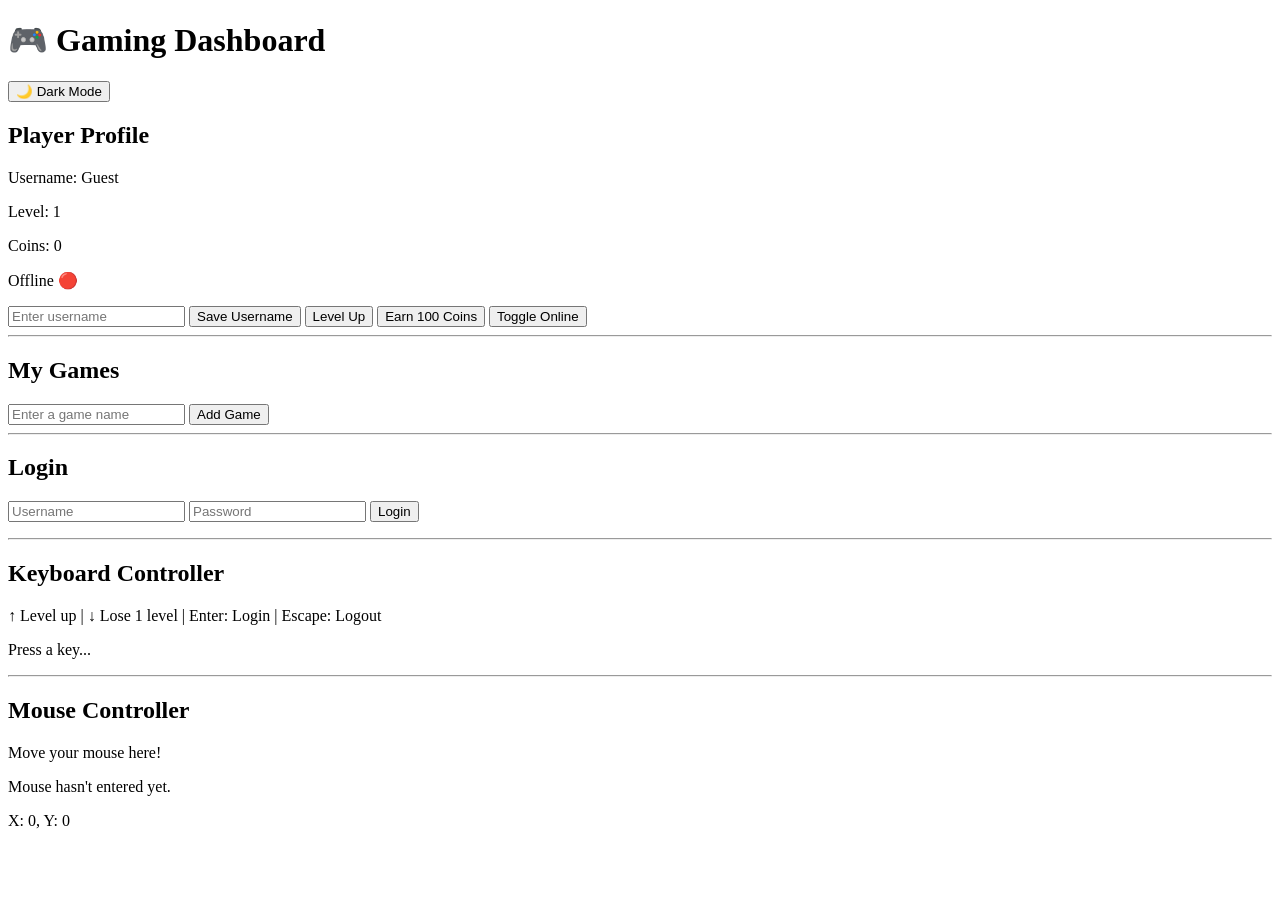
==== DOM JavaScript/javascript-DOM-bootcamp/page.html @ 0e78cf11 "Create page.html" ====
<!DOCTYPE html>
<html lang="en">
<head>
    <meta charset="UTF-8">
    <meta name="viewport" content="width=device-width, initial-scale=1.0">
    <title>Gaming Dashboard</title>
    <link rel="stylesheet" href="style.css">
    <script src="maintest.js"></script>
</head>
<body>
    <h1 id="title">🎮 Gaming Dashboard</h1>

    <button id="themeBtn">🌙 Dark Mode</button>

    <section id="profile">
        <h2>Player Profile</h2>
        <p id="usernameDisplay">Username: Guest</p>
        <p id="levelDisplay">Level: 1</p>
        <p id="coinsDisplay">Coins: 0</p>
        <p id="statusDisplay">Offline 🔴</p>

        <input id="usernameInput" placeholder="Enter username">
        <button id="saveProfileBtn">Save Username</button>

        <button id="levelUpBtn">Level Up</button>
        <button id="coinsBtn">Earn 100 Coins</button>
        <button id="statusBtn">Toggle Online</button>
    </section>

    <hr>

    <section>
        <h2>My Games</h2>
        <input id="gameInput" placeholder="Enter a game name">
        <button id="addGameBtn">Add Game</button>
        <div id="gameList"></div>
    </section>

    <hr>

    <section>
        <h2>Login</h2>
        <form id="loginForm">
            <input id="loginInput" placeholder="Username">
            <input id="passwordInput" type="password"
                   placeholder="Password">
            <button type="submit">Login</button>
        </form>
        <p id="loginMessage"></p>
    </section>

    <hr>

    <section>
        <h2>Keyboard Controller</h2>
        <p>↑ Level up | ↓ Lose 1 level | Enter: Login | Escape: Logout</p>
        <p id="keyboardMessage">Press a key...</p>
    </section>

    <hr>

    <section>
        <h2>Mouse Controller</h2>
        <div id="mouseArea">Move your mouse here!</div>
        <p id="mouseMessage">Mouse hasn't entered yet.</p>
        <p id="mousePosition">X: 0, Y: 0</p>
    </section>
</body>
</html>
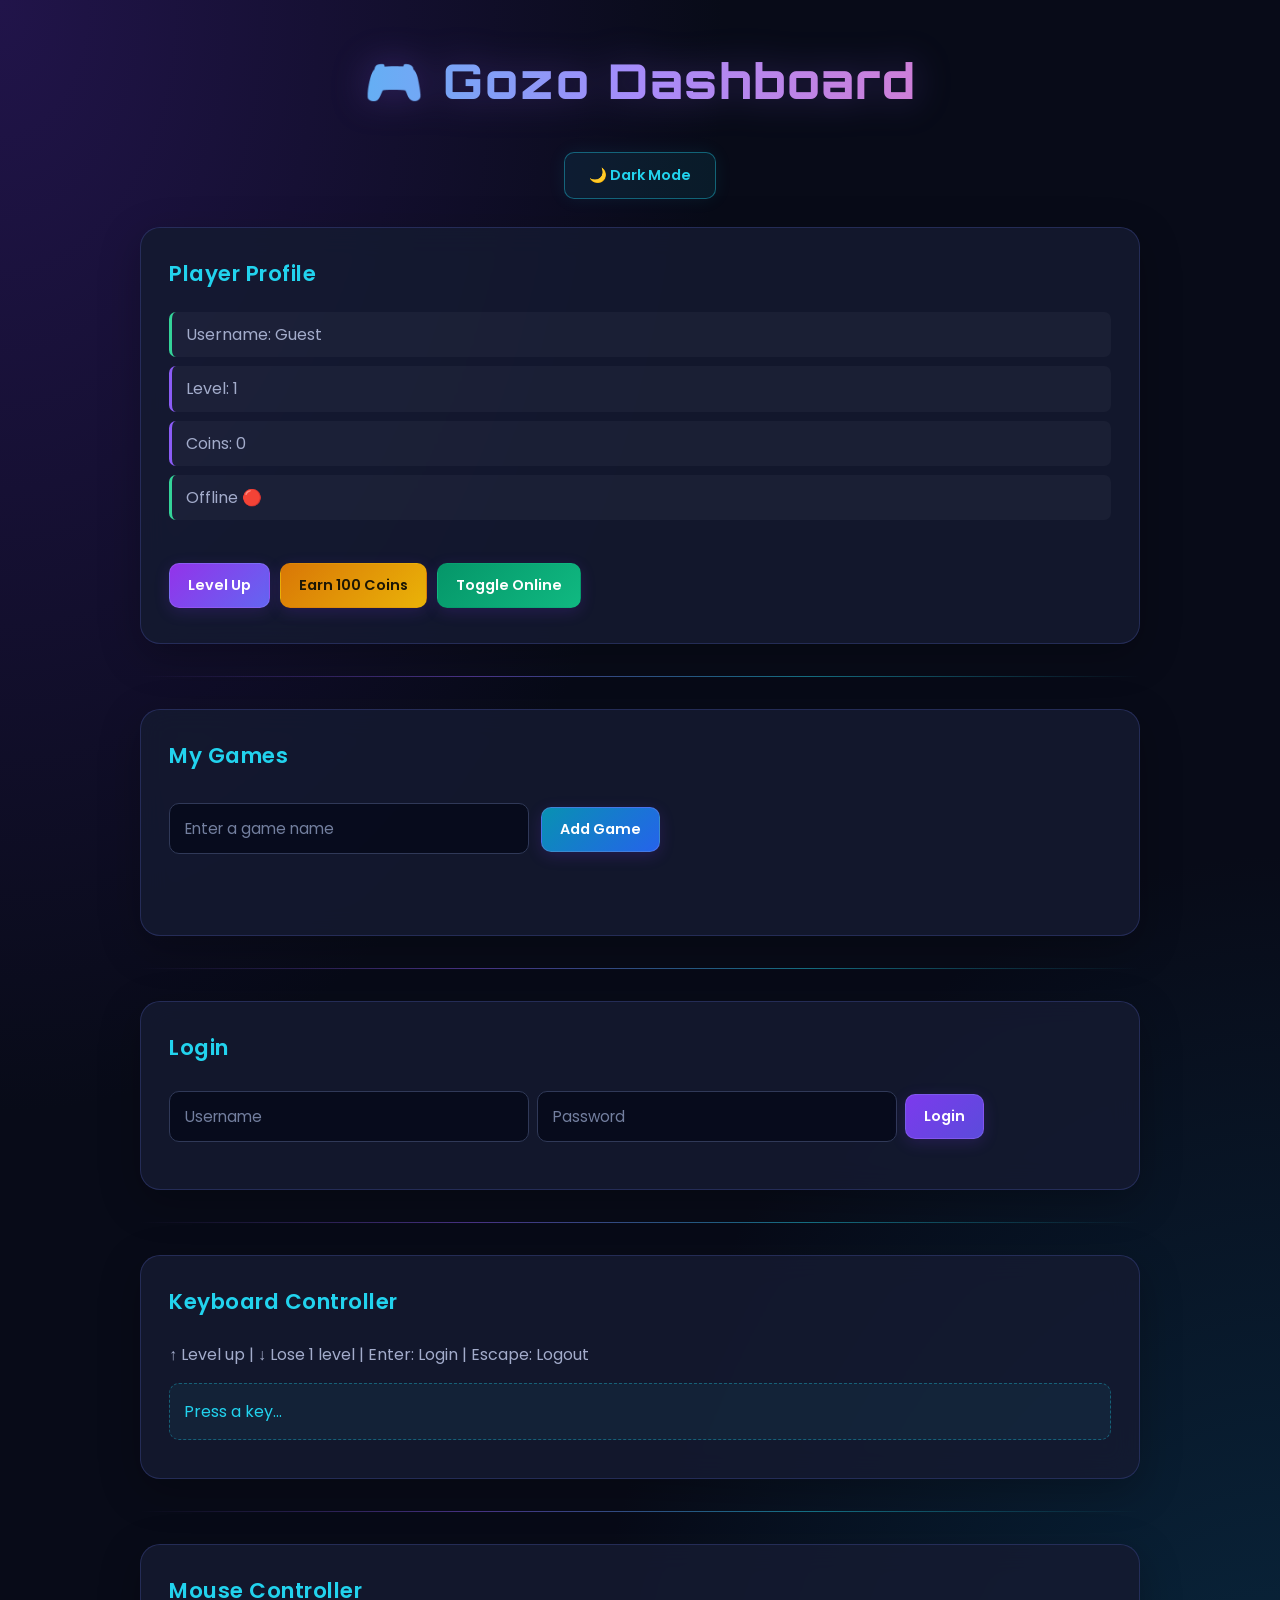
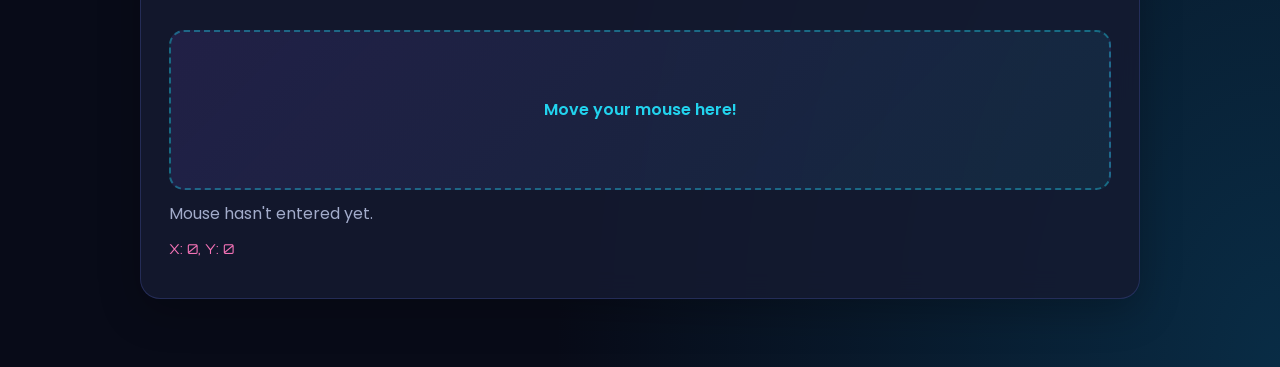
==== commit 7180f9fc: "Change title from 'Gaming Dashboard' to 'Gozo Dashboard'" ====
--- a/DOM JavaScript/javascript-DOM-bootcamp/page.html
+++ b/DOM JavaScript/javascript-DOM-bootcamp/page.html
@@ -5,10 +5,10 @@
     <meta name="viewport" content="width=device-width, initial-scale=1.0">
     <title>Gaming Dashboard</title>
     <link rel="stylesheet" href="style.css">
-    <script src="maintest.js"></script>
+    <script src="maintest.js" defer></script>
 </head>
 <body>
-    <h1 id="title">🎮 Gaming Dashboard</h1>
+    <h1 id="title">🎮 Gozo Dashboard</h1>
 
     <button id="themeBtn">🌙 Dark Mode</button>
 
@@ -19,9 +19,8 @@
         <p id="coinsDisplay">Coins: 0</p>
         <p id="statusDisplay">Offline 🔴</p>
 
-        <input id="usernameInput" placeholder="Enter username">
-        <button id="saveProfileBtn">Save Username</button>
-
+        
+        <br>
         <button id="levelUpBtn">Level Up</button>
         <button id="coinsBtn">Earn 100 Coins</button>
         <button id="statusBtn">Toggle Online</button>
@@ -33,6 +32,7 @@
         <h2>My Games</h2>
         <input id="gameInput" placeholder="Enter a game name">
         <button id="addGameBtn">Add Game</button>
+        <br><br>
         <div id="gameList"></div>
     </section>
 
--- a/DOM JavaScript/javascript-DOM-bootcamp/style.css
+++ b/DOM JavaScript/javascript-DOM-bootcamp/style.css
@@ -0,0 +1,350 @@
+
+@import url('https://fonts.googleapis.com/css2?family=Orbitron:wght@400;500;600;700;800&family=Poppins:wght@300;400;500;600;700&display=swap');
+
+
+:root {
+    --bg: #080b18;
+    --card: rgba(20, 26, 49, 0.85);
+    --card-border: rgba(112, 125, 255, 0.2);
+    --text: #f1f4ff;
+    --muted: #a3accb;
+    --purple: #8b5cf6;
+    --cyan: #22d3ee;
+    --pink: #f472b6;
+    --green: #34d399;
+    --shadow: 0 12px 40px rgba(0, 0, 0, 0.25);
+}
+
+
+* {
+    margin: 0;
+    padding: 0;
+    box-sizing: border-box;
+}
+
+html {
+    scroll-behavior: smooth;
+}
+
+body {
+    min-height: 100vh;
+    padding: 40px 7%;
+    font-family: 'Poppins', sans-serif;
+    color: var(--text);
+    background:
+        radial-gradient(ellipse at top left, #21144a 0%, transparent 40%),
+        radial-gradient(ellipse at bottom right, #092c45 0%, transparent 40%),
+        var(--bg);
+    line-height: 1.7;
+    transition: background 0.4s, color 0.4s;
+}
+
+#title {
+    font-family: 'Orbitron', sans-serif;
+    font-size: clamp(1.8rem, 4vw, 3rem);
+    font-weight: 800;
+    text-align: center;
+    margin-bottom: 30px;
+    letter-spacing: 2px;
+    background: linear-gradient(90deg, var(--cyan), #a78bfa, var(--pink));
+    -webkit-background-clip: text;
+    background-clip: text;
+    color: transparent;
+    filter: drop-shadow(0 0 18px rgba(139, 92, 246, 0.3));
+}
+
+
+section {
+    position: relative;
+    max-width: 1000px;
+    margin: 28px auto;
+    padding: 28px;
+    background: var(--card);
+    border: 1px solid var(--card-border);
+    border-radius: 20px;
+    box-shadow: var(--shadow);
+    backdrop-filter: blur(14px);
+    transition: transform 0.3s, border-color 0.3s;
+}
+
+section:hover {
+    border-color: rgba(34, 211, 238, 0.45);
+}
+
+h2 {
+    margin-bottom: 20px;
+    font-size: 1.35rem;
+    font-weight: 600;
+    color: var(--cyan);
+    letter-spacing: 0.5px;
+}
+
+p {
+    margin: 10px 0;
+    color: var(--muted);
+}
+
+#profile p {
+    padding: 9px 14px;
+    margin: 9px 0;
+    background: rgba(255, 255, 255, 0.035);
+    border-left: 3px solid var(--purple);
+    border-radius: 7px;
+}
+
+#usernameDisplay {
+    border-left-color: var(--green) !important;
+}
+#statusDisplay {
+    border-left-color: var(--green) !important;
+}
+
+
+input {
+    width: 100%;
+    max-width: 360px;
+    padding: 13px 15px;
+    margin: 8px 8px 8px 0;
+    font-family: inherit;
+    font-size: 0.95rem;
+    color: var(--text);
+    background: rgba(5, 9, 25, 0.8);
+    border: 1px solid #303958;
+    border-radius: 10px;
+    outline: none;
+    transition: border-color 0.25s, box-shadow 0.25s;
+}
+
+input::placeholder {
+    color: #737f9f;
+}
+
+input:focus {
+    border-color: var(--cyan);
+    box-shadow: 0 0 0 3px rgba(34, 211, 238, 0.12);
+}
+
+button {
+    position: relative;
+    padding: 11px 18px;
+    margin: 7px 6px 7px 0;
+    font-family: inherit;
+    font-size: 0.9rem;
+    font-weight: 600;
+    color: white;
+    background: linear-gradient(135deg, #7c3aed, #5b4bdb);
+    border: 1px solid rgba(167, 139, 250, 0.3);
+    border-radius: 10px;
+    cursor: pointer;
+    overflow: hidden;
+    box-shadow: 0 4px 15px rgba(124, 58, 237, 0.18);
+    transition: transform 0.2s, box-shadow 0.2s, filter 0.2s;
+}
+
+button:hover {
+    transform: translateY(-2px);
+    filter: brightness(1.15);
+    box-shadow: 0 7px 22px rgba(124, 58, 237, 0.35);
+}
+
+button:active {
+    transform: scale(0.97);
+}
+
+#themeBtn {
+    display: block;
+    margin: 0 auto 28px;
+    padding: 12px 24px;
+    color: var(--cyan);
+    background: rgba(34, 211, 238, 0.08);
+    border: 1px solid rgba(34, 211, 238, 0.4);
+    box-shadow: 0 0 18px rgba(34, 211, 238, 0.08);
+}
+
+#themeBtn:hover {
+    background: rgba(34, 211, 238, 0.17);
+    box-shadow: 0 0 25px rgba(34, 211, 238, 0.2);
+}
+
+#levelUpBtn {
+    background: linear-gradient(135deg, #9333ea, #6366f1);
+}
+
+#coinsBtn {
+    background: linear-gradient(135deg, #d97706, #eab308);
+    color: #1c1604;
+    border-color: transparent;
+}
+
+#statusBtn {
+    background: linear-gradient(135deg, #059669, #10b981);
+    border-color: transparent;
+}
+
+#saveProfileBtn,
+#addGameBtn {
+    background: linear-gradient(135deg, #0891b2, #2563eb);
+}
+
+
+#gameList {
+    display: grid;
+    grid-template-columns: repeat(auto-fit, minmax(180px, 1fr));
+    gap: 14px;
+    margin-top: 18px;
+}
+
+#gameList > * {
+    padding: 15px;
+    color: var(--text);
+    background: rgba(139, 92, 246, 0.09);
+    border: 1px solid rgba(139, 92, 246, 0.25);
+    border-radius: 12px;
+    transition: transform 0.2s, border-color 0.2s;
+}
+
+#gameList > *:hover {
+    transform: translateY(-3px);
+    border-color: var(--cyan);
+}
+
+
+#loginForm {
+    display: flex;
+    flex-wrap: wrap;
+    align-items: center;
+    gap: 8px;
+}
+
+#loginForm input {
+    flex: 1 1 200px;
+    margin: 0;
+}
+
+#loginForm button {
+    flex: 0 0 auto;
+}
+
+#loginMessage {
+    margin-top: 15px;
+    font-weight: 500;
+}
+
+
+#keyboardMessage {
+    padding: 14px;
+    margin-top: 15px;
+    color: var(--cyan);
+    background: rgba(34, 211, 238, 0.06);
+    border: 1px dashed rgba(34, 211, 238, 0.35);
+    border-radius: 10px;
+}
+
+#mouseArea {
+    display: flex;
+    justify-content: center;
+    align-items: center;
+    min-height: 160px;
+    padding: 20px;
+    color: var(--cyan);
+    font-weight: 600;
+    text-align: center;
+    background:
+        linear-gradient(135deg, rgba(139, 92, 246, 0.13),
+        rgba(34, 211, 238, 0.08));
+    border: 2px dashed rgba(34, 211, 238, 0.4);
+    border-radius: 15px;
+    transition: background 0.25s, border-color 0.25s;
+}
+
+#mouseArea:hover {
+    background: rgba(34, 211, 238, 0.13);
+    border-color: var(--pink);
+}
+
+#mousePosition {
+    font-family: 'Orbitron', sans-serif;
+    font-size: 0.85rem;
+    color: var(--pink);
+}
+
+hr {
+    max-width: 1000px;
+    margin: 32px auto;
+    border: none;
+    height: 1px;
+    background: linear-gradient(
+        90deg,
+        transparent,
+        rgba(139, 92, 246, 0.5),
+        rgba(34, 211, 238, 0.5),
+        transparent
+    );
+}
+
+button:focus-visible,
+input:focus-visible {
+    outline: 2px solid var(--cyan);
+    outline-offset: 3px;
+}
+
+
+@media (max-width: 600px) {
+    body {
+        padding: 25px 5%;
+    }
+
+    section {
+        padding: 20px;
+        margin: 20px auto;
+        border-radius: 15px;
+    }
+
+    h2 {
+        font-size: 1.15rem;
+    }
+
+    input {
+        max-width: 100%;
+    }
+
+    button {
+        padding: 10px 13px;
+        font-size: 0.82rem;
+    }
+
+    #loginForm {
+        align-items: stretch;
+    }
+
+    #loginForm button {
+        width: 100%;
+    }
+
+    #mouseArea {
+        min-height: 130px;
+    }
+}
+
+@media (prefers-reduced-motion: reduce) {
+    *,
+    *::before,
+    *::after {
+        scroll-behavior: auto !important;
+        transition-duration: 0.01ms !important;
+        animation-duration: 0.01ms !important;
+    }
+}
+
+
+.online{
+    color: #00ff7b;
+}
+
+.loginError{
+    color: red;
+}
+
+.loginSuccess{
+    color: #00ff7b;
+}
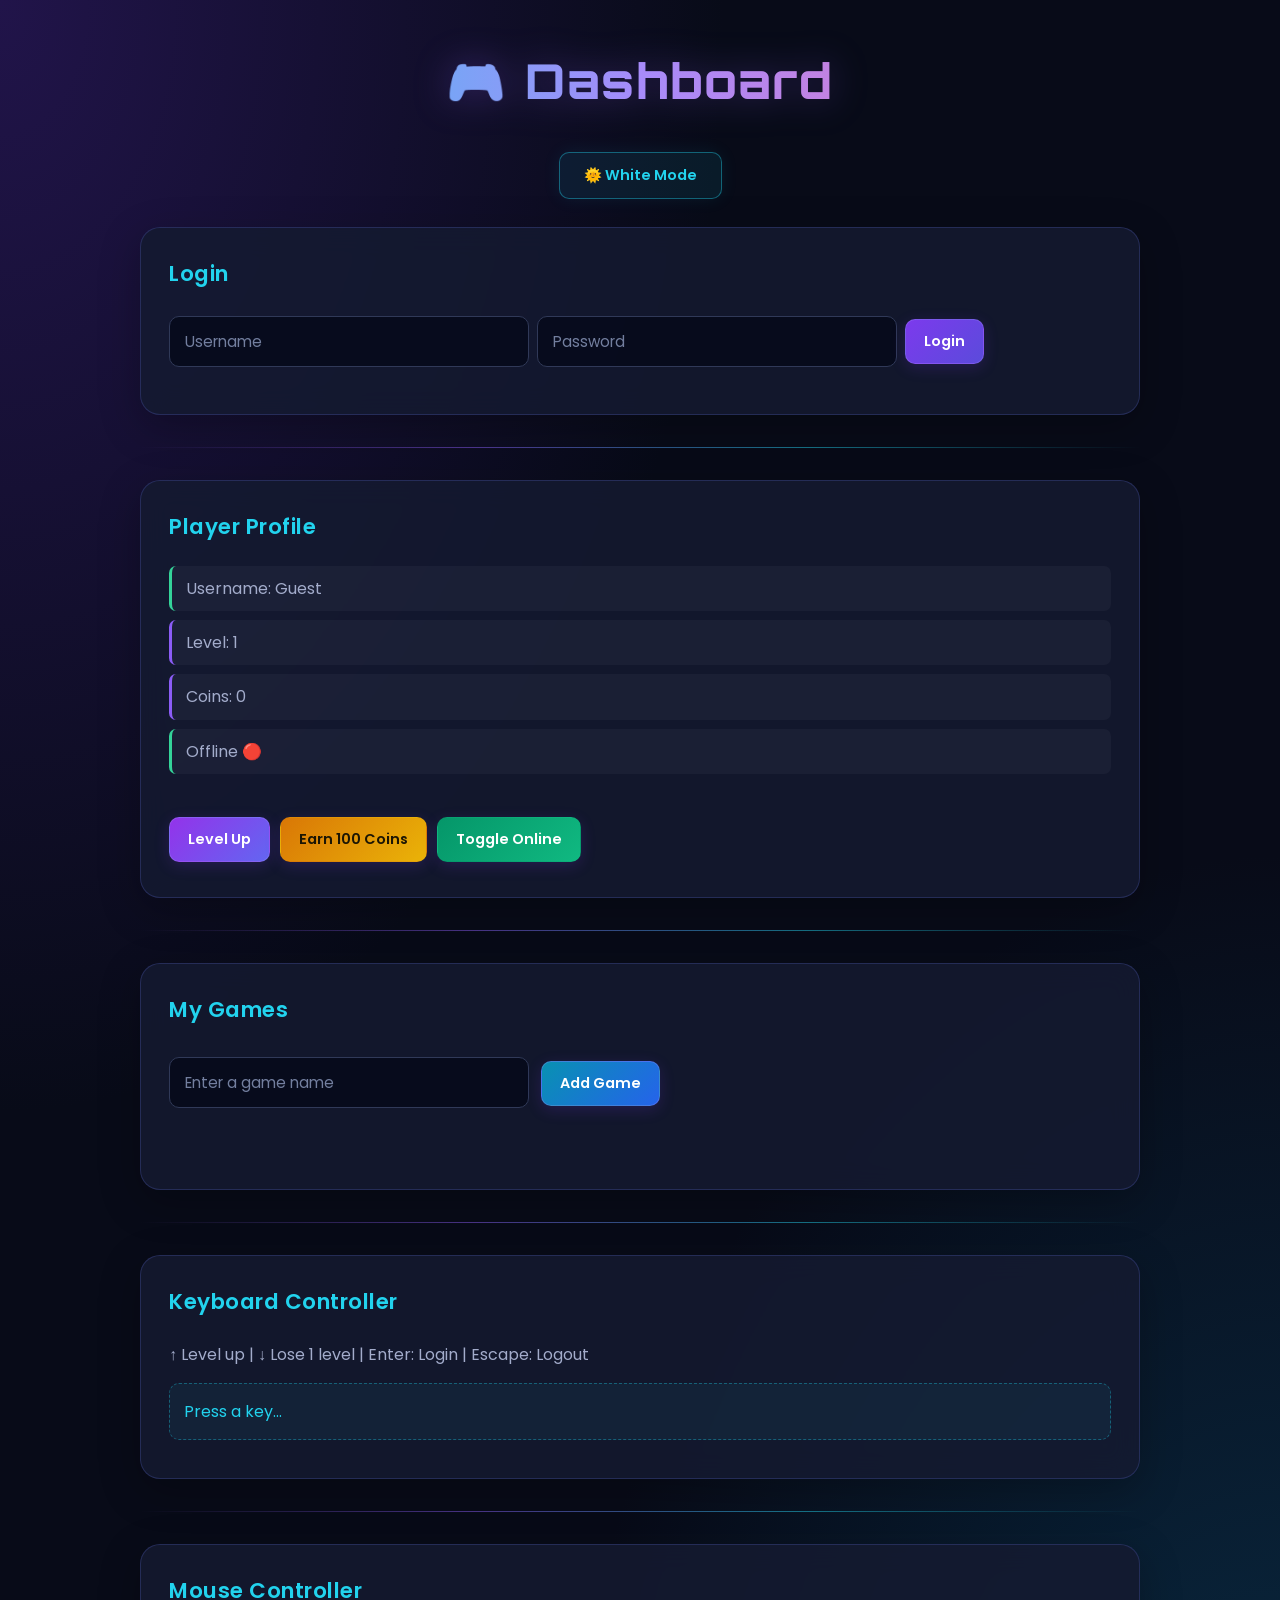
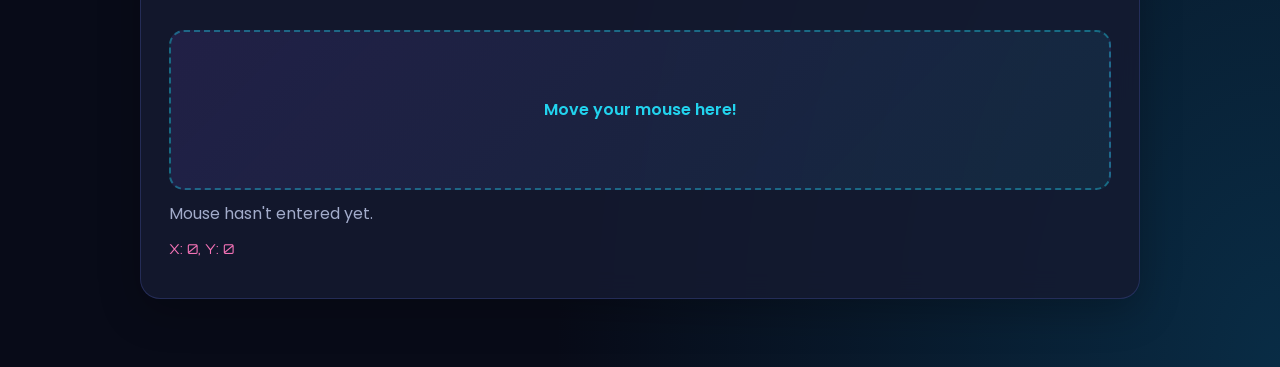
==== commit 3d31589a: "Updated!" ====
--- a/DOM JavaScript/javascript-DOM-bootcamp/page.html
+++ b/DOM JavaScript/javascript-DOM-bootcamp/page.html
@@ -8,9 +8,21 @@
     <script src="maintest.js" defer></script>
 </head>
 <body>
-    <h1 id="title">🎮 Gozo Dashboard</h1>
+    <h1 id="title">🎮 Dashboard</h1>
 
-    <button id="themeBtn">🌙 Dark Mode</button>
+    <button id="themeBtn">🌞 White Mode</button>
+    <section id="LoginSection">
+            <h2>Login</h2>
+            <form id="loginForm">
+                <input id="loginInput" placeholder="Username">
+                <input id="passwordInput" type="password"
+                    placeholder="Password">
+                <button type="submit">Login</button>
+            </form>
+            <p id="loginMessage"></p>
+    </section>
+
+    <hr>
 
     <section id="profile">
         <h2>Player Profile</h2>
@@ -39,19 +51,6 @@
     <hr>
 
     <section>
-        <h2>Login</h2>
-        <form id="loginForm">
-            <input id="loginInput" placeholder="Username">
-            <input id="passwordInput" type="password"
-                   placeholder="Password">
-            <button type="submit">Login</button>
-        </form>
-        <p id="loginMessage"></p>
-    </section>
-
-    <hr>
-
-    <section>
         <h2>Keyboard Controller</h2>
         <p>↑ Level up | ↓ Lose 1 level | Enter: Login | Escape: Logout</p>
         <p id="keyboardMessage">Press a key...</p>
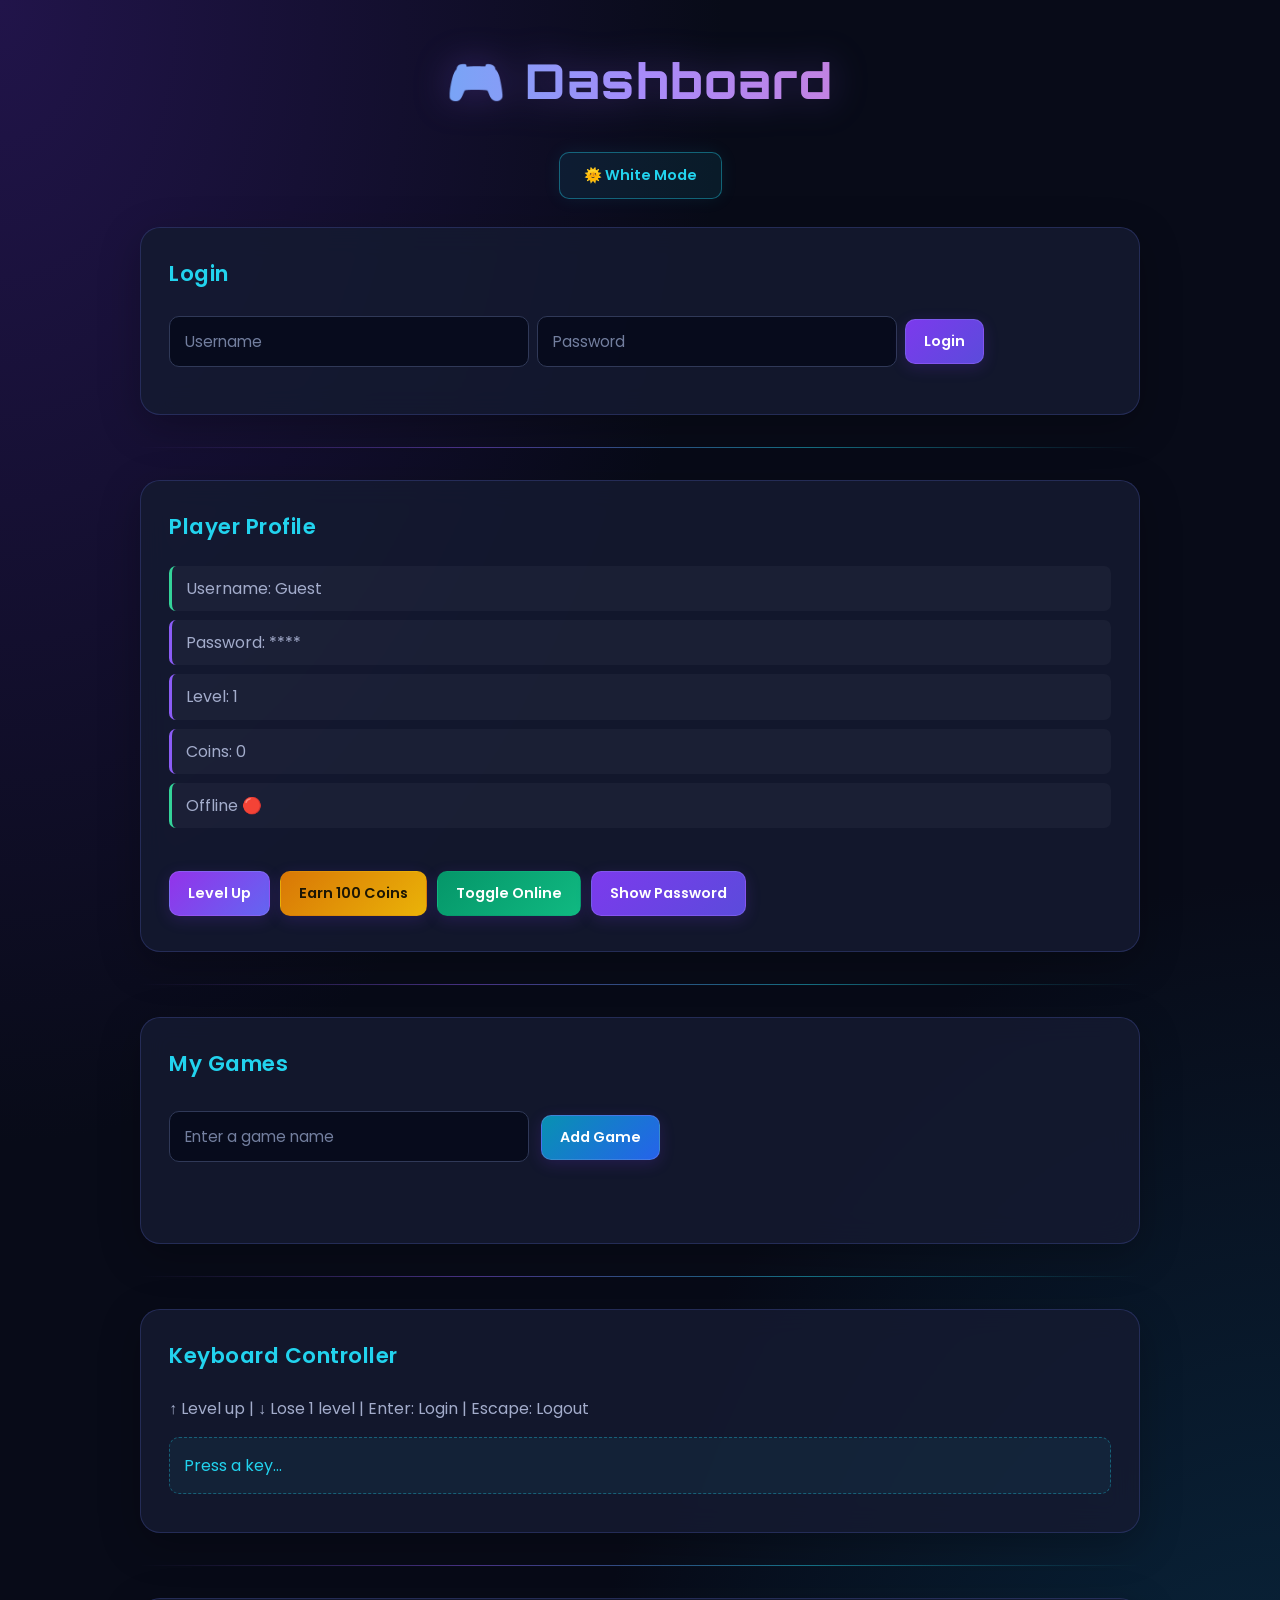
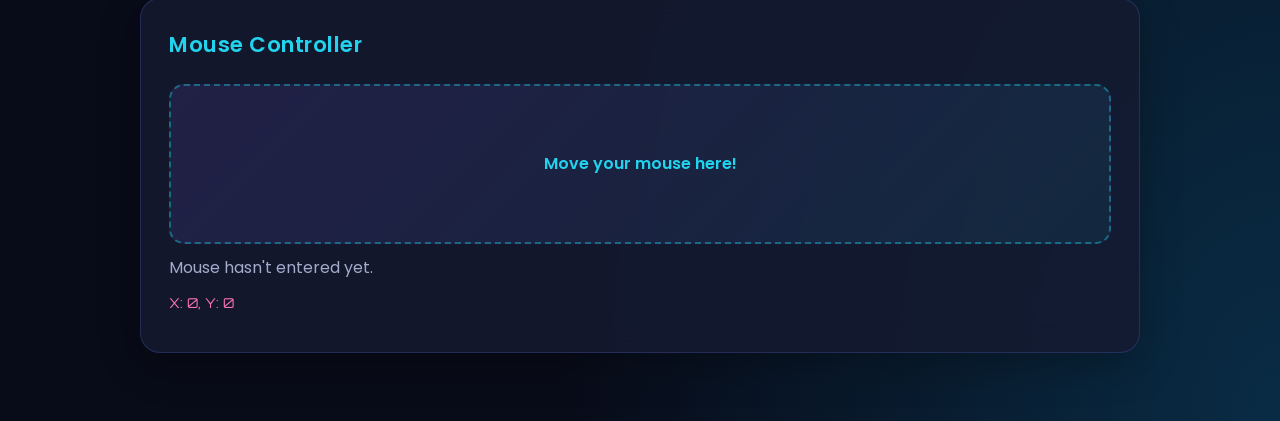
==== commit 4aa759cf: "Add showPassword button" ====
--- a/DOM JavaScript/javascript-DOM-bootcamp/page.html
+++ b/DOM JavaScript/javascript-DOM-bootcamp/page.html
@@ -20,6 +20,7 @@
                 <button type="submit">Login</button>
             </form>
             <p id="loginMessage"></p>
+            </section>
     </section>
 
     <hr>
@@ -27,6 +28,7 @@
     <section id="profile">
         <h2>Player Profile</h2>
         <p id="usernameDisplay">Username: Guest</p>
+        <p id="passwordDisplay">Password: <span id="password">****</span></p>
         <p id="levelDisplay">Level: 1</p>
         <p id="coinsDisplay">Coins: 0</p>
         <p id="statusDisplay">Offline 🔴</p>
@@ -36,6 +38,7 @@
         <button id="levelUpBtn">Level Up</button>
         <button id="coinsBtn">Earn 100 Coins</button>
         <button id="statusBtn">Toggle Online</button>
+        <button id="showPassword">Show Password</button>
     </section>
 
     <hr>
--- a/DOM JavaScript/javascript-DOM-bootcamp/style.css
+++ b/DOM JavaScript/javascript-DOM-bootcamp/style.css
@@ -259,7 +259,7 @@
 
 #mouseArea:hover {
     background: rgba(34, 211, 238, 0.13);
-    border-color: var(--pink);
+    border-color: var(--purple);
 }
 
 #mousePosition {
@@ -336,7 +336,7 @@
     }
 }
 
-
+    /* ClassToggle */
 .online{
     color: #00ff7b;
 }
@@ -348,3 +348,93 @@
 .loginSuccess{
     color: #00ff7b;
 }
+
+
+
+    /* WhiteTheme */
+body.whitetheme {
+    --bg: #f4f7ff;
+    --card: rgba(255, 255, 255, 0.9);
+    --card-border: rgba(99, 102, 241, 0.2);
+    --text: #1e293b;
+    --muted: #64748b;
+    --purple: #7c3aed;
+    --cyan: #0891b2;
+    --pink: #db2777;
+    --green: #059669;
+    --shadow: 0 12px 40px rgba(15, 23, 42, 0.08);
+
+    background:
+        radial-gradient(ellipse at top left, #ede9fe 0%, transparent 40%),
+        radial-gradient(ellipse at bottom right, #cffafe 0%, transparent 40%),
+        var(--bg);
+
+    color: var(--text);
+}
+
+body.whitetheme section {
+    background: var(--card);
+    border-color: var(--card-border);
+}
+
+body.whitetheme #profile p {
+    background: rgba(99, 102, 241, 0.06);
+}
+
+body.whitetheme input {
+    color: var(--text);
+    background: #ffffff;
+    border-color: #cbd5e1;
+}
+
+body.whitetheme input::placeholder {
+    color: #94a3b8;
+}
+
+body.whitetheme input:focus {
+    border-color: var(--cyan);
+}
+
+body.whitetheme #themeBtn {
+    color: #0e7490;
+    background: rgba(8, 145, 178, 0.08);
+    border-color: rgba(8, 145, 178, 0.35);
+}
+
+body.whitetheme #gameList > * {
+    color: var(--text);
+    background: rgba(124, 58, 237, 0.05);
+    border-color: rgba(124, 58, 237, 0.2);
+}
+
+body.whitetheme #keyboardMessage {
+    color: #0e7490;
+    background: rgba(8, 145, 178, 0.06);
+    border-color: rgba(8, 145, 178, 0.35);
+}
+
+body.whitetheme #mouseArea {
+    color: #0e7490;
+    background: linear-gradient(
+        135deg,
+        rgba(124, 58, 237, 0.07),
+        rgba(8, 145, 178, 0.06)
+    );
+    border-color: rgba(8, 145, 178, 0.4);
+}
+
+body.whitetheme #mousePosition {
+    color: #db2777;
+}
+
+body,
+section,
+input,
+#gameList > *,
+#mouseArea {
+    transition:
+        background 0.8s,
+        color 0.8s,
+        border-color 0.7s,
+        box-shadow 0.7s;
+}
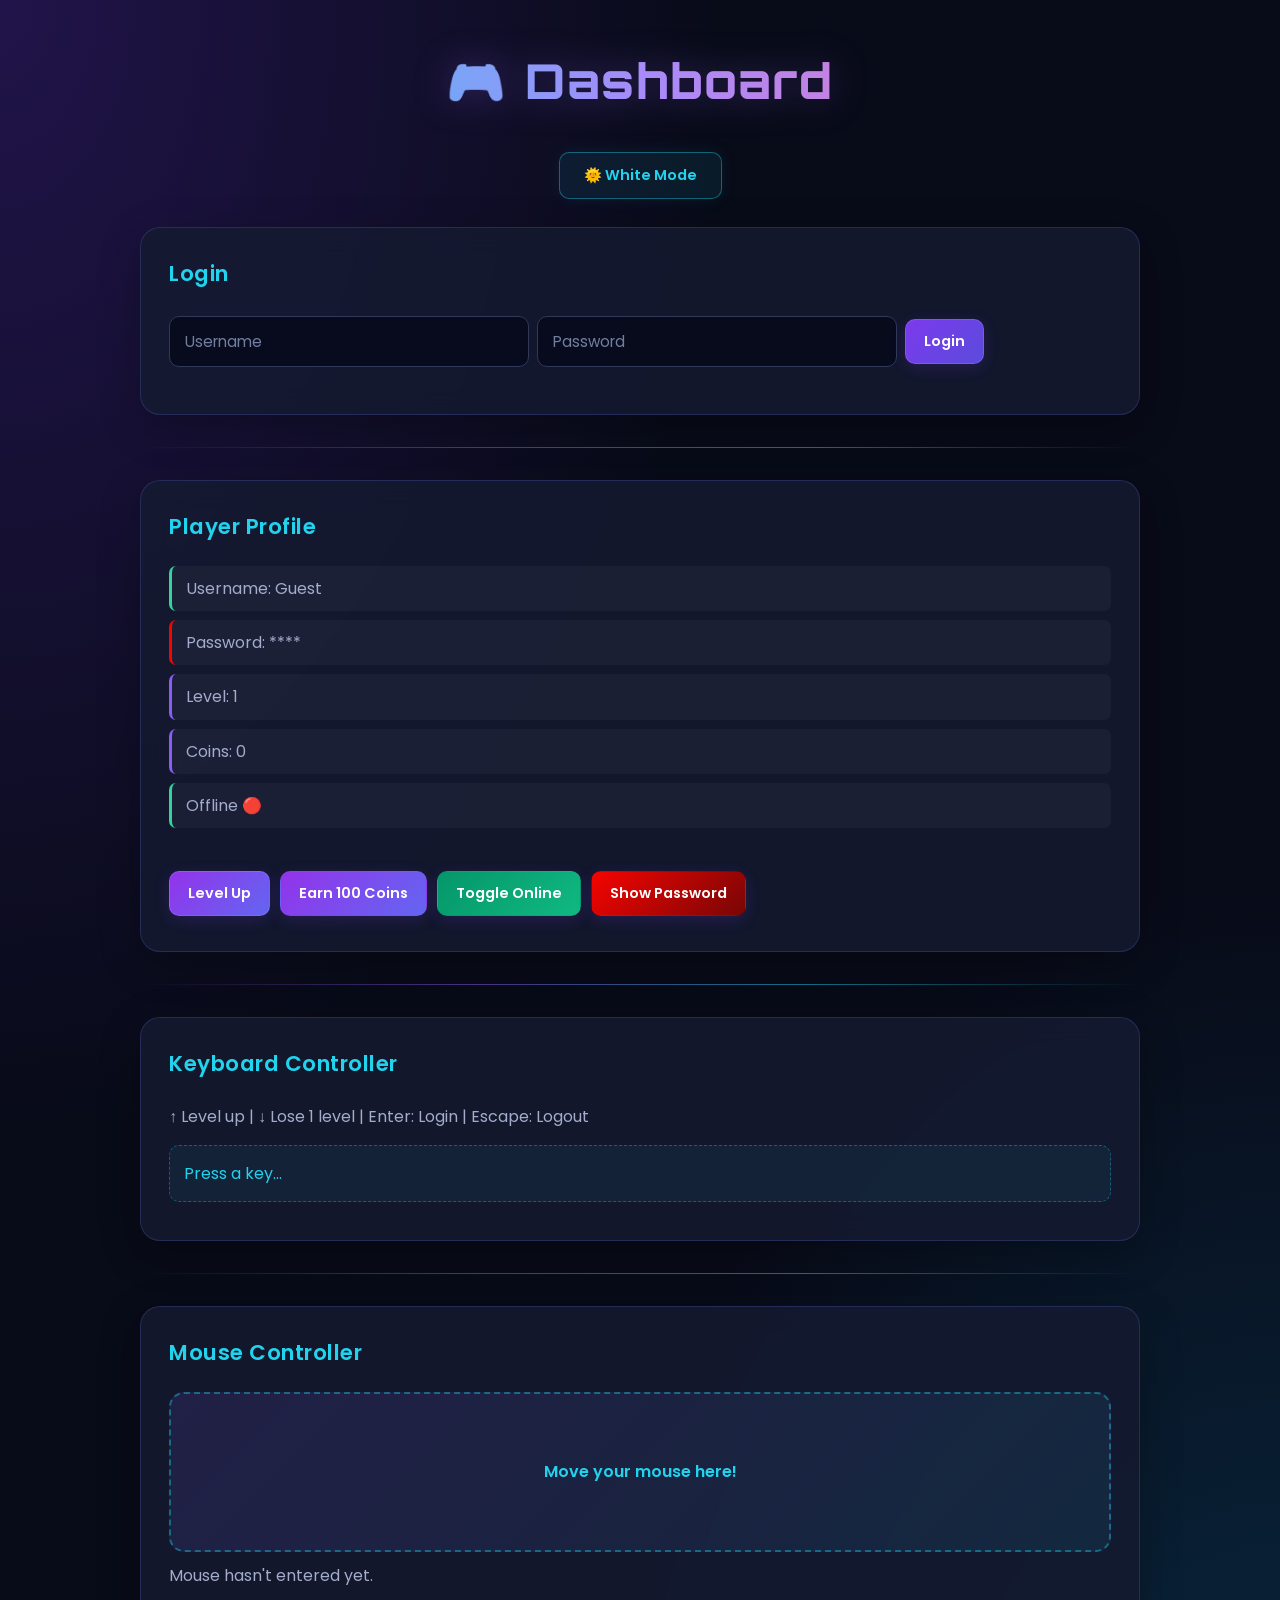
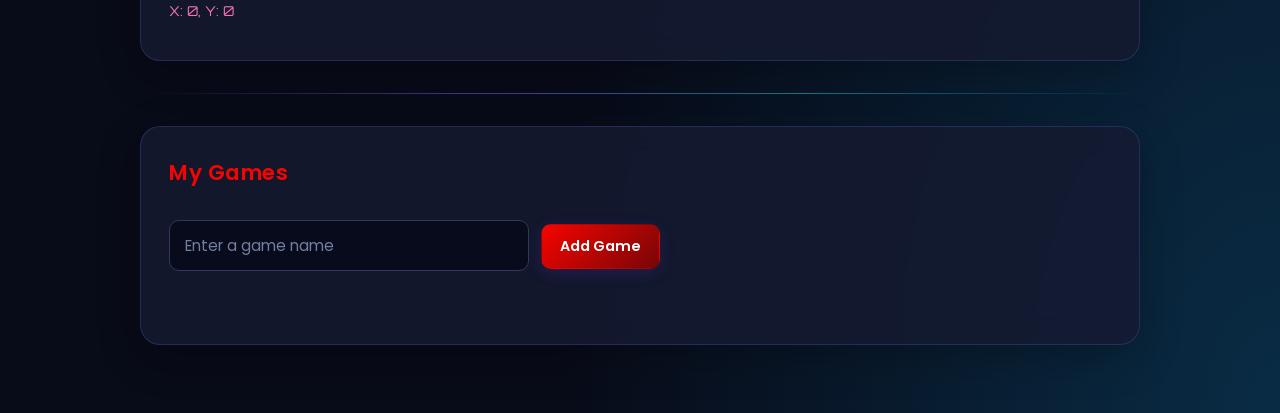
==== commit 72077a52: "Reorganize My Games section in page.html" ====
--- a/DOM JavaScript/javascript-DOM-bootcamp/page.html
+++ b/DOM JavaScript/javascript-DOM-bootcamp/page.html
@@ -44,16 +44,6 @@
     <hr>
 
     <section>
-        <h2>My Games</h2>
-        <input id="gameInput" placeholder="Enter a game name">
-        <button id="addGameBtn">Add Game</button>
-        <br><br>
-        <div id="gameList"></div>
-    </section>
-
-    <hr>
-
-    <section>
         <h2>Keyboard Controller</h2>
         <p>↑ Level up | ↓ Lose 1 level | Enter: Login | Escape: Logout</p>
         <p id="keyboardMessage">Press a key...</p>
@@ -67,6 +57,16 @@
         <p id="mouseMessage">Mouse hasn't entered yet.</p>
         <p id="mousePosition">X: 0, Y: 0</p>
     </section>
+    
+    <hr>
+
+    <section id="myGames">
+        <h2>My Games</h2>
+        <input id="gameInput" placeholder="Enter a game name">
+        <button id="addGameBtn">Add Game</button>
+        <br><br>
+        <div id="gameList"></div>
+    </section>
 </body>
 </html> 
 
--- a/DOM JavaScript/javascript-DOM-bootcamp/style.css
+++ b/DOM JavaScript/javascript-DOM-bootcamp/style.css
@@ -12,6 +12,7 @@
     --cyan: #22d3ee;
     --pink: #f472b6;
     --green: #34d399;
+    --red: #f50400;
     --shadow: 0 12px 40px rgba(0, 0, 0, 0.25);
 }
 
@@ -67,6 +68,55 @@
     transition: transform 0.3s, border-color 0.3s;
 }
 
+#myGames {
+    position: relative;
+    max-width: 1000px;
+    margin: 28px auto;
+    padding: 28px;
+    background: var(--card);
+    border: 1px solid var(--card-border);
+    border-radius: 20px;
+    box-shadow: var(--shadow);
+    backdrop-filter: blur(14px);
+    transition: transform 0.3s, border-color 0.3s;
+}
+#myGames h2{
+    color: var(--red)
+}
+
+#myGames #addGameBtn {
+    background: linear-gradient(135deg, #f50400, #780606);
+    border-color: transparent;
+}
+.myGamesRemoveBtn {
+    background: linear-gradient(135deg, #f50400, #780606);
+    border-color: transparent;
+}
+#myGames input {
+    width: 100%;
+    max-width: 360px;
+    padding: 13px 15px;
+    margin: 8px 8px 8px 0;
+    font-family: inherit;
+    font-size: 0.95rem;
+    color: var(--text);
+    background: rgba(5, 9, 25, 0.8);
+    border: 1px solid #303958;
+    border-radius: 10px;
+    outline: none;
+    transition: border-color 0.25s, box-shadow 0.25s;
+}
+
+#myGames input::placeholder {
+    color: #737f9f;
+}
+
+#myGames input:focus {
+    border-color: var(--red);
+    box-shadow: 0 0 0 3px rgba(34, 211, 238, 0.12);
+}
+
+
 section:hover {
     border-color: rgba(34, 211, 238, 0.45);
 }
@@ -98,7 +148,9 @@
 #statusDisplay {
     border-left-color: var(--green) !important;
 }
-
+#passwordDisplay {
+    border-left-color: var(--red) !important;
+}
 
 input {
     width: 100%;
@@ -171,8 +223,7 @@
 }
 
 #coinsBtn {
-    background: linear-gradient(135deg, #d97706, #eab308);
-    color: #1c1604;
+    background: linear-gradient(135deg, #9333ea, #6366f1);
     border-color: transparent;
 }
 
@@ -181,6 +232,11 @@
     border-color: transparent;
 }
 
+#showPassword {
+    background: linear-gradient(135deg, #f50400, #780606);
+    border-color: transparent;
+}
+
 #saveProfileBtn,
 #addGameBtn {
     background: linear-gradient(135deg, #0891b2, #2563eb);
@@ -189,9 +245,9 @@
 
 #gameList {
     display: grid;
-    grid-template-columns: repeat(auto-fit, minmax(180px, 1fr));
+    grid-template-columns: repeat(auto-fit, minmax(270px, 1fr));
     gap: 14px;
-    margin-top: 18px;
+    margin-top: 10px;
 }
 
 #gameList > * {
@@ -205,7 +261,7 @@
 
 #gameList > *:hover {
     transform: translateY(-3px);
-    border-color: var(--cyan);
+    border-color: var(--red);
 }
 
 
@@ -336,6 +392,19 @@
     }
 }
 
+
+
+
+
+
+
+
+
+
+
+
+
+
     /* ClassToggle */
 .online{
     color: #00ff7b;
@@ -348,8 +417,6 @@
 .loginSuccess{
     color: #00ff7b;
 }
-
-
 
     /* WhiteTheme */
 body.whitetheme {
@@ -371,7 +438,15 @@
 
     color: var(--text);
 }
-
+body.whitetheme #myGames input{
+    color: var(--text);
+    background: #ffffff;
+    border-color: #cbd5e1;
+}
+body.whitetheme #myGames input:focus {
+    border-color: var(--red);
+    box-shadow: 0 0 0 3px rgba(34, 211, 238, 0.12);
+}
 body.whitetheme section {
     background: var(--card);
     border-color: var(--card-border);
